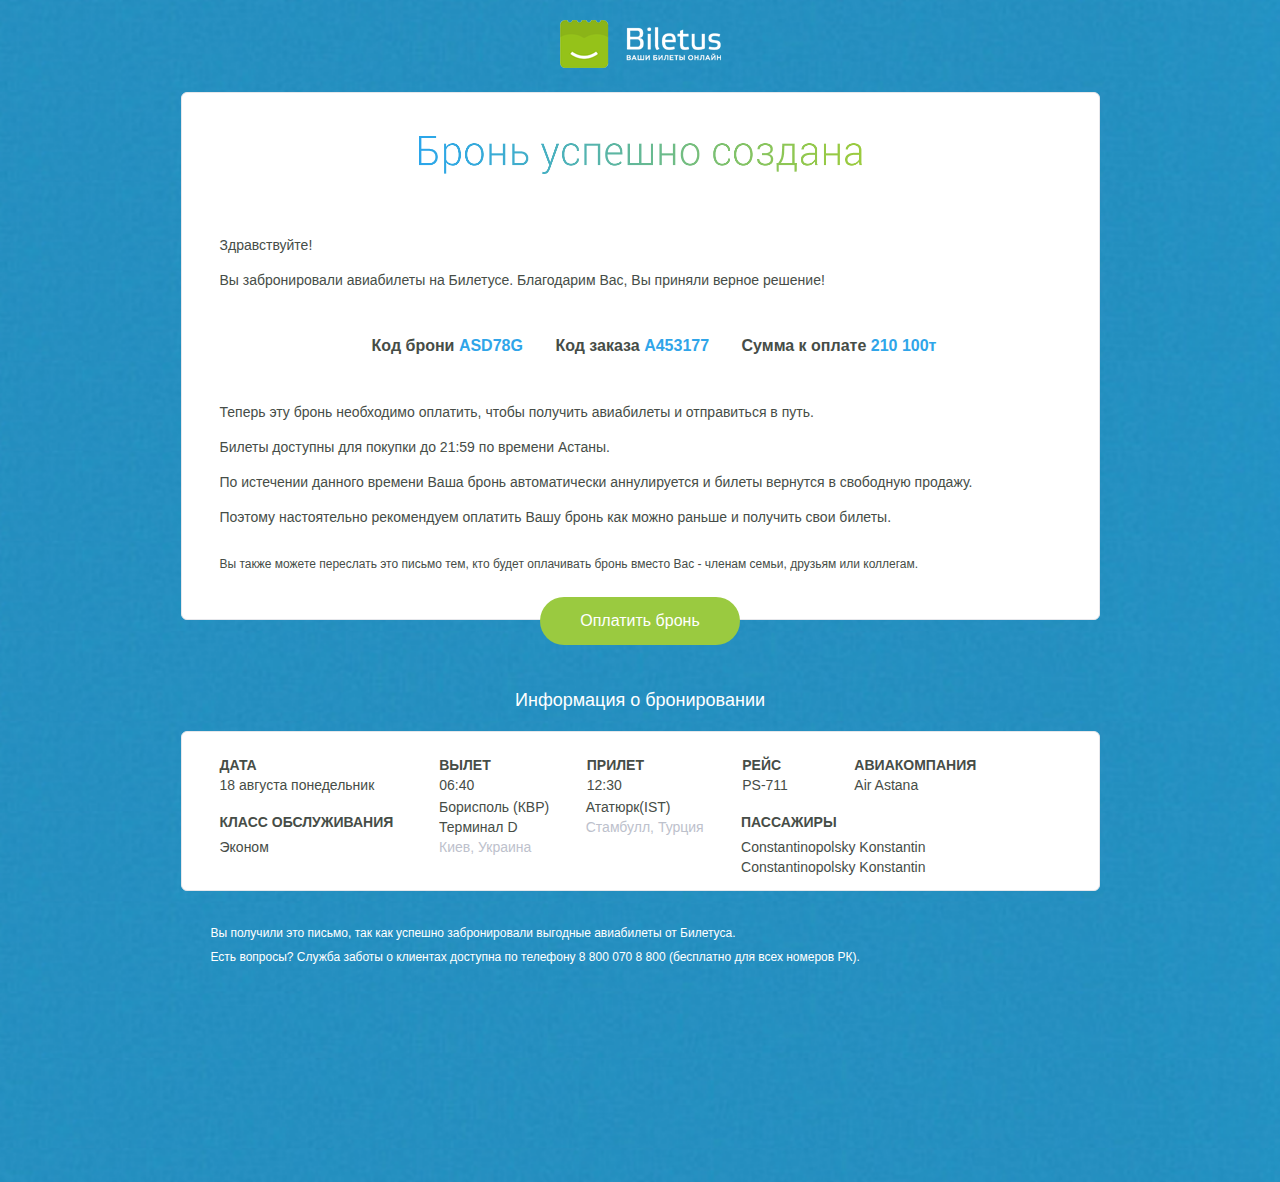
==== email/mail.html @ a9975451 "upd" ====
<!doctype html>
<!--[if lte IE 8]><html lang="ru-RU" class="lteie8"><![endif]-->
<!--[if gt IE 8]><!--><html lang="ru-RU"><!--<![endif]-->
<head>
	<meta charset="utf-8">
	<meta name="viewport" content="width=device-width, initial-scale=1">
	<title>e-mail</title>
</head>
<body style="margin: 0; font-family: Arial, Tahoma, sans-serif; background: url(./img/bg-out.png) no-repeat; color: #464d47; background-size: cover; font-size: 14px; padding: 0;">
	<table style="margin: 0 auto;" cellspacing="0" cellpadding="0">
		<tr>
			<td>
				<div style="width: 919px; margin: 20px auto 218px;">
					<table style="width: 100%; table-layout: fixed; border-collapse: collapse; border-spacing: 0;" cellspacing="0" cellpadding="0">
						<!-- header -->
						<thead>
							<tr>
								<td style="padding-bottom: 24px; font-size: 0; text-align: center;">
									<a href="#" style="display: inline-block;">
										<img src="./img/logo.png" alt="img">
									</a>
								</td>
							</tr>
						</thead>

						<!-- body -->
						<tbody>
							<tr>
								<td>
									<div style="padding: 40px 35px 12px; background: #fff; border: 1px solid #e6e7eb; border-radius: 6px;">
										<table style="width: 100%;">
											<tr>
												<td style="padding-bottom: 60px; font-size: 0; text-align: center;">
													<div style="display: inline-block; vertical-align: top;">
														<img src="./img/top-text.png" alt="img" width="443" height="38">
													</div>
												</td>
											</tr>
											<tr>
												<td style="padding-bottom: 16px;">
													<p style="margin: 0;">Здравствуйте!</p>
												</td>
											</tr>
											<tr>
												<td>
													<p style="margin: 0;">Вы забронировали авиабилеты на Билетусе. Благодарим Вас, Вы приняли верное решение!</p>
												</td>
											</tr>
											<tr>
												<td style="padding: 46px 0; font-size: 0; text-align: center; font-size: 16px; font-weight: 700;">
													<div style="margin-left: 28px; display: inline-block; vertical-align: top;">Код брони <span style="color: #2fa5e9;">ASD78G</span></div>
													<div style="margin-left: 28px; display: inline-block; vertical-align: top;">Код заказа <span style="color: #2fa5e9;">А453177</span></div>
													<div style="margin-left: 28px; display: inline-block; vertical-align: top;">Сумма к оплате <span style="color: #2fa5e9;">210 100т</span></div>
												</td>
											</tr>
											<tr>
												<td style="padding-bottom: 16px;">
													<p style="margin: 0;">Теперь эту бронь необходимо оплатить, чтобы получить авиабилеты и отправиться в путь.</p>
												</td>
											</tr>
											<tr>
												<td style="padding-bottom: 16px;">
													<p style="margin: 0;">Билеты доступны для покупки до 21:59 по времени Астаны. </p>
												</td>
											</tr>
											<tr>
												<td style="padding-bottom: 16px;">
													<p style="margin: 0;">По истечении данного времени Ваша бронь автоматически аннулируется и билеты вернутся в свободную продажу.</p>
												</td>
											</tr>
											<tr>
												<td style="padding-bottom: 16px;">
													<p style="margin: 0;">Поэтому настоятельно рекомендуем оплатить Вашу бронь как можно раньше и получить свои билеты.</p>
												</td>
											</tr>
											<tr>
												<td style="padding-top: 14px;">
													<p style="margin: 0; font-size: 12px;">Вы также можете переслать это письмо тем, кто будет оплачивать бронь вместо Вас -  членам семьи, друзьям или коллегам.</p>
												</td>
											</tr>
											<tr>
												<td style="font-size: 0; text-align: center; font-size: 0;">
													<a href="#" style="
														position: relative;
														margin-bottom: -22px;
														bottom: -22px;
														padding: 15px 40px;
														color: #fff;
														font-size: 16px;
														font-weight: 500;
														text-decoration: none;
														border-radius: 25px;
														background-color: #9aca40;
														display: inline-block;
													">Оплатить бронь</a>
												</td>
											</tr>
										</table>
									</div>
								</td>
							</tr>
							<tr>
								<tr>
									<td style="padding: 70px 0 20px; color: #fff; font-size: 18px; font-weight: 500; text-align: center;">
									Информация о бронировании
									</td>
								</tr>
								<td>
									<div style="padding: 22px 35px 12px; background: #fff; border: 1px solid #e6e7eb; border-radius: 6px;">
										<table >
											<tr style="text-transform: uppercase; font-weight: 700;">
												<td width="225">дата</td>
												<td width="150">вылет</td>
												<td width="158">прилет</td>
												<td width="113">рейс</td>
												<td width="212">Авиакомпания</td>
											</tr>
											<tr>
												<td width="225">18 августа понедельник</td>
												<td width="150">06:40</td>
												<td width="158">12:30</td>
												<td width="113">PS-711</td>
												<td width="212">Air Astana</td>
											</tr>
										</table>
										<table style="width: 100%;">
											<tr>
												<td width="225" rowspan="2" style="padding-top:10px; text-transform: uppercase; font-weight: 700;">Класс обслуживания</td>
												<td width="150">Борисполь (КВР)</td>
												<td width="158">Ататюрк(IST)</td>
												<td width="340" rowspan="2" style="padding-top:10px; text-transform: uppercase; font-weight: 700;">пассажиры</td>
											</tr>
											<tr>
												<td width="150">Терминал D</td>
												<td width="158" style="color: #bdc1cc;">Стамбулл, Турция</td>
											</tr>
											<tr>
												<td width="225">Эконом</td>
												<td width="150" style="color: #bdc1cc;">Киев, Украина</td>
												<td width="158"></td>
												<td width="340">Constantinopolsky Konstantin</td>
											</tr>
											<tr>
												<td width="225"></td>
												<td width="150"></td>
												<td width="158"></td>
												<td width="340">Constantinopolsky Konstantin</td>
											</tr>
										</table>
									</div>
								</td>
							</tr>
						</tbody>
						<!-- footer -->
						<tfoot style="color: #fff; font-size:12px">
							<tr>
								<td style="padding: 35px 0 0 30px;">Вы получили это письмо, так как успешно забронировали выгодные авиабилеты от Билетуса. </td>
							</tr>
							<tr>
								<td style="padding: 10px 0 0 30px;">Есть вопросы? Служба заботы о клиентах доступна по телефону 8 800 070 8 800 (бесплатно для всех номеров РК).</td>
							</tr>
						</tfoot>
					</table>
				</div>
			</td>
		</tr>
	</table>
</body>
</html>
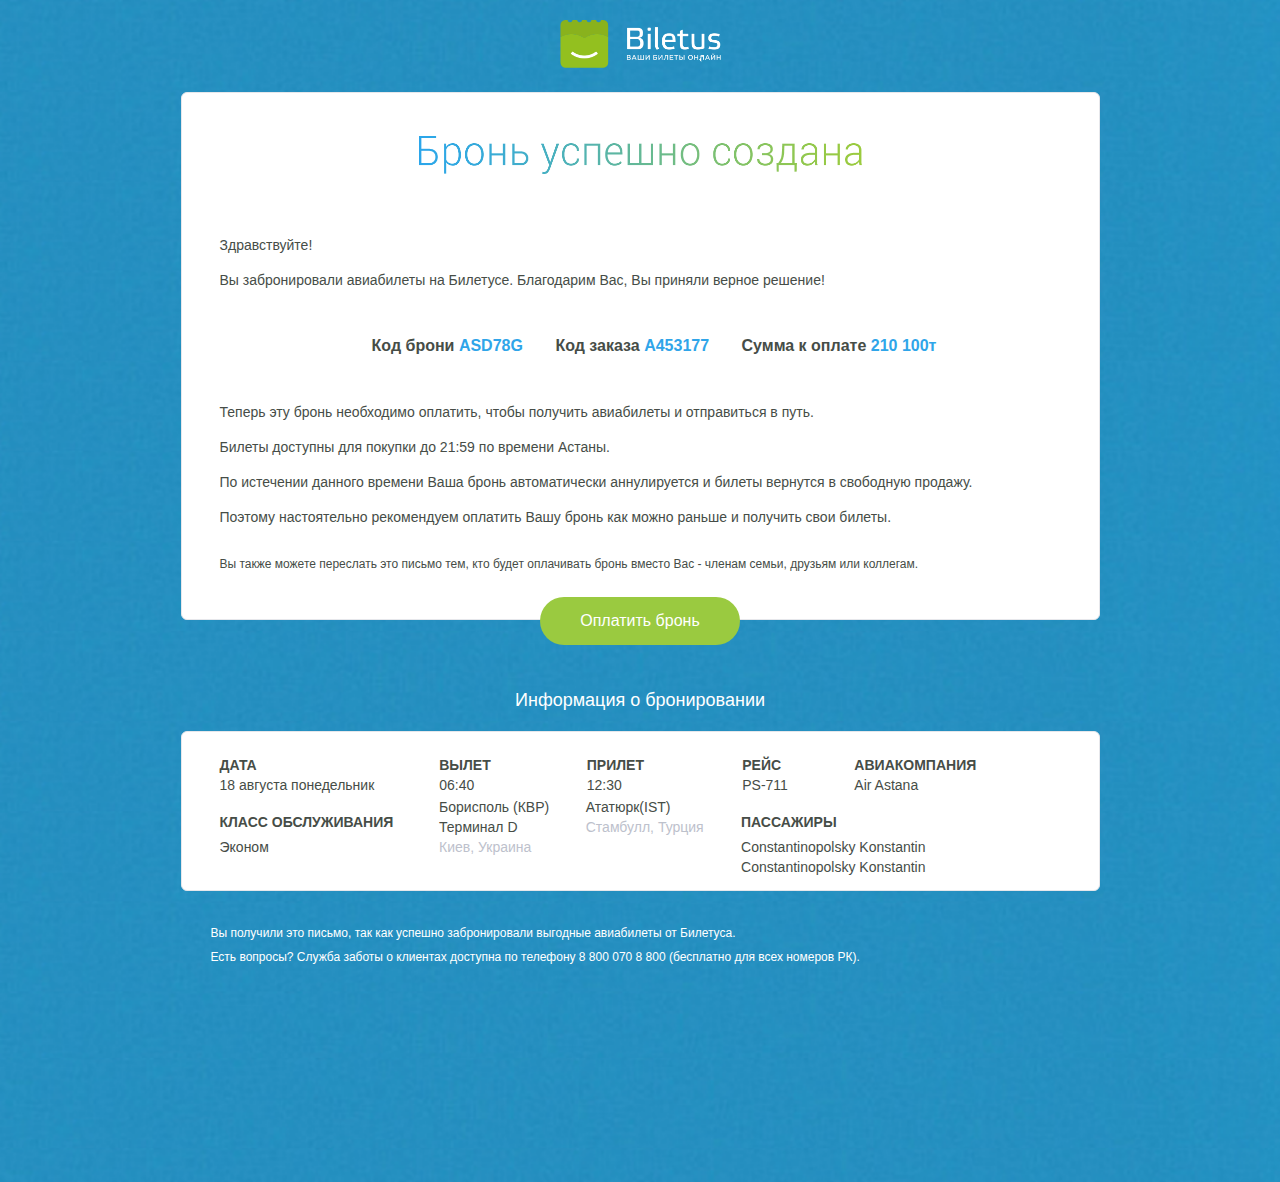
==== commit e44dbab4: "upd" ====
--- a/email/mail.html
+++ b/email/mail.html
@@ -17,7 +17,7 @@
 							<tr>
 								<td style="padding-bottom: 24px; font-size: 0; text-align: center;">
 									<a href="#" style="display: inline-block;">
-										<img src="./img/logo.png" alt="img">
+										<img src="./img/logo.png" alt="img" width="161" height="48">
 									</a>
 								</td>
 							</tr>
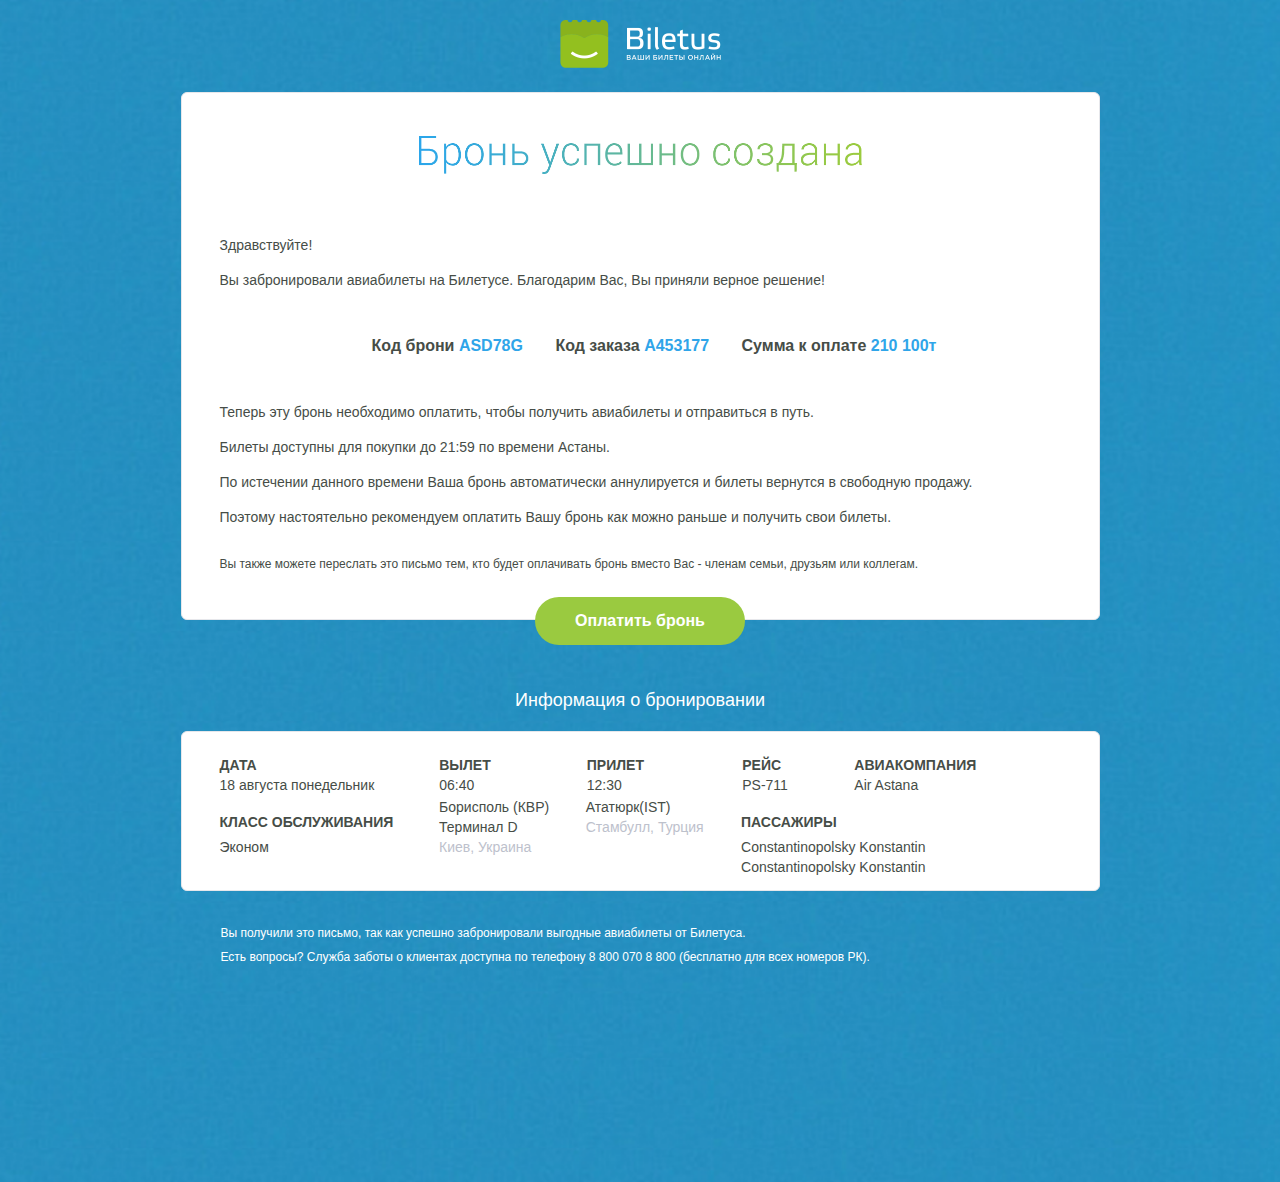
==== commit 985fde2d: "upd" ====
--- a/email/mail.html
+++ b/email/mail.html
@@ -87,7 +87,7 @@
 														padding: 15px 40px;
 														color: #fff;
 														font-size: 16px;
-														font-weight: 500;
+														font-weight: 700;
 														text-decoration: none;
 														border-radius: 25px;
 														background-color: #9aca40;
@@ -154,10 +154,10 @@
 						<!-- footer -->
 						<tfoot style="color: #fff; font-size:12px">
 							<tr>
-								<td style="padding: 35px 0 0 30px;">Вы получили это письмо, так как успешно забронировали выгодные авиабилеты от Билетуса. </td>
+								<td style="padding: 35px 0 0 40px;">Вы получили это письмо, так как успешно забронировали выгодные авиабилеты от Билетуса. </td>
 							</tr>
 							<tr>
-								<td style="padding: 10px 0 0 30px;">Есть вопросы? Служба заботы о клиентах доступна по телефону 8 800 070 8 800 (бесплатно для всех номеров РК).</td>
+								<td style="padding: 10px 0 0 40px;">Есть вопросы? Служба заботы о клиентах доступна по телефону 8 800 070 8 800 (бесплатно для всех номеров РК).</td>
 							</tr>
 						</tfoot>
 					</table>
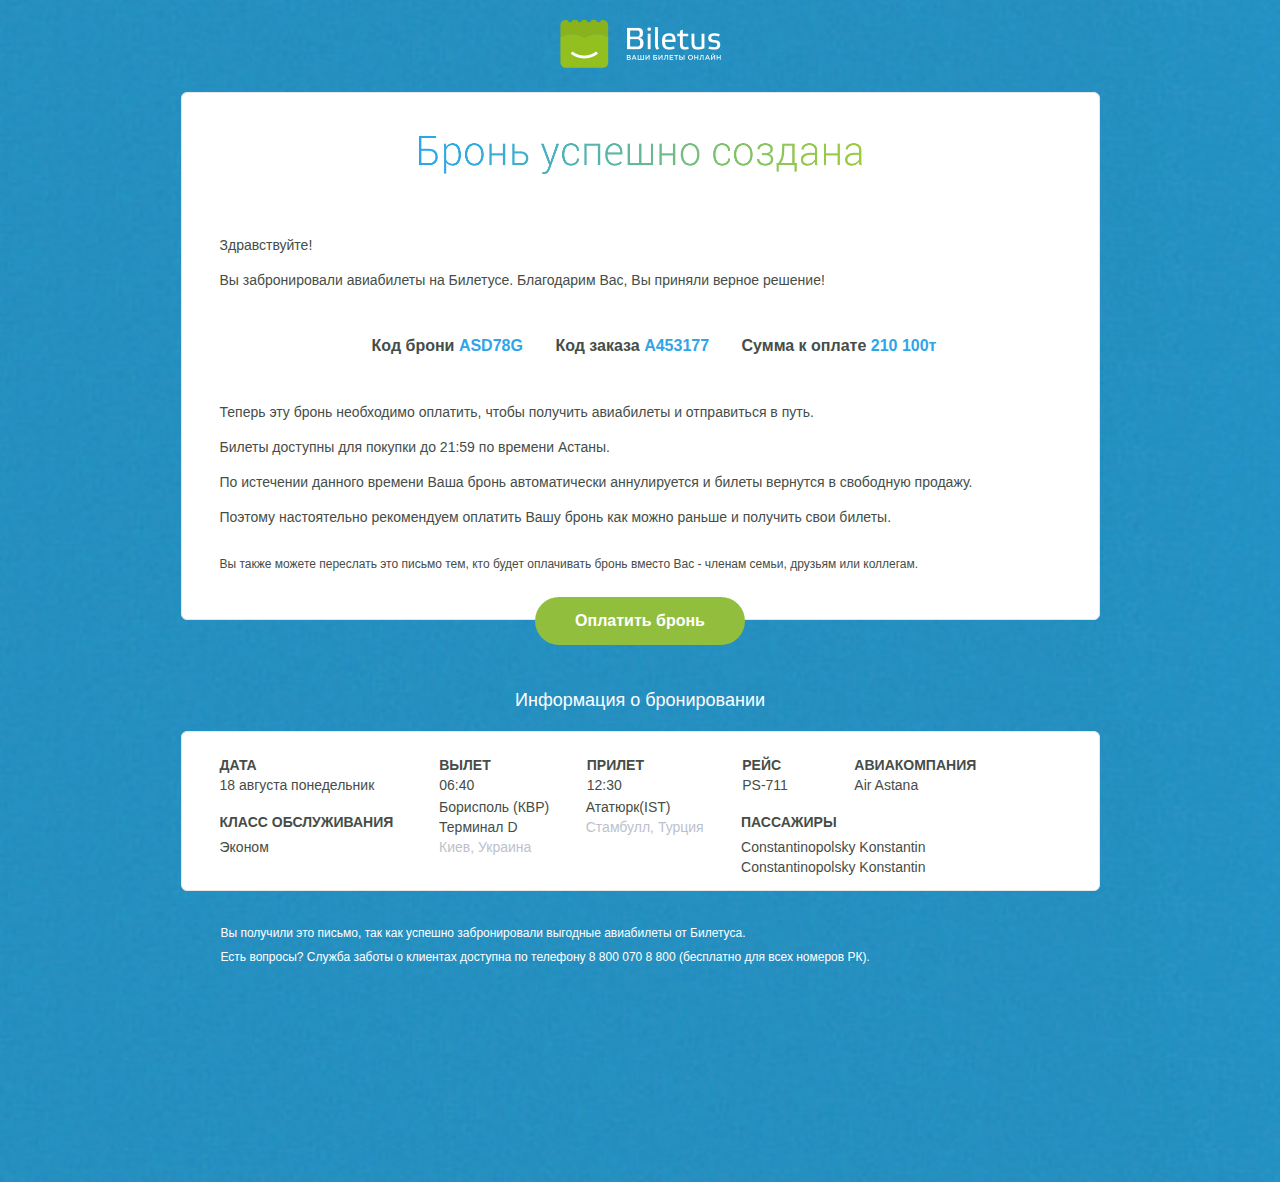
==== commit beee5f49: "upd" ====
--- a/email/mail.html
+++ b/email/mail.html
@@ -5,6 +5,11 @@
 	<meta charset="utf-8">
 	<meta name="viewport" content="width=device-width, initial-scale=1">
 	<title>e-mail</title>
+	<style type="text/css">
+		.btn:hover {
+			background: #9aca40 !important;
+		}
+	</style>
 </head>
 <body style="margin: 0; font-family: Arial, Tahoma, sans-serif; background: url(./img/bg-out.png) no-repeat; color: #464d47; background-size: cover; font-size: 14px; padding: 0;">
 	<table style="margin: 0 auto;" cellspacing="0" cellpadding="0">
@@ -80,7 +85,7 @@
 											</tr>
 											<tr>
 												<td style="font-size: 0; text-align: center; font-size: 0;">
-													<a href="#" style="
+													<a href="#" class="btn" style="
 														position: relative;
 														margin-bottom: -22px;
 														bottom: -22px;
@@ -90,7 +95,7 @@
 														font-weight: 700;
 														text-decoration: none;
 														border-radius: 25px;
-														background-color: #9aca40;
+														background-color: #92be3e;
 														display: inline-block;
 													">Оплатить бронь</a>
 												</td>
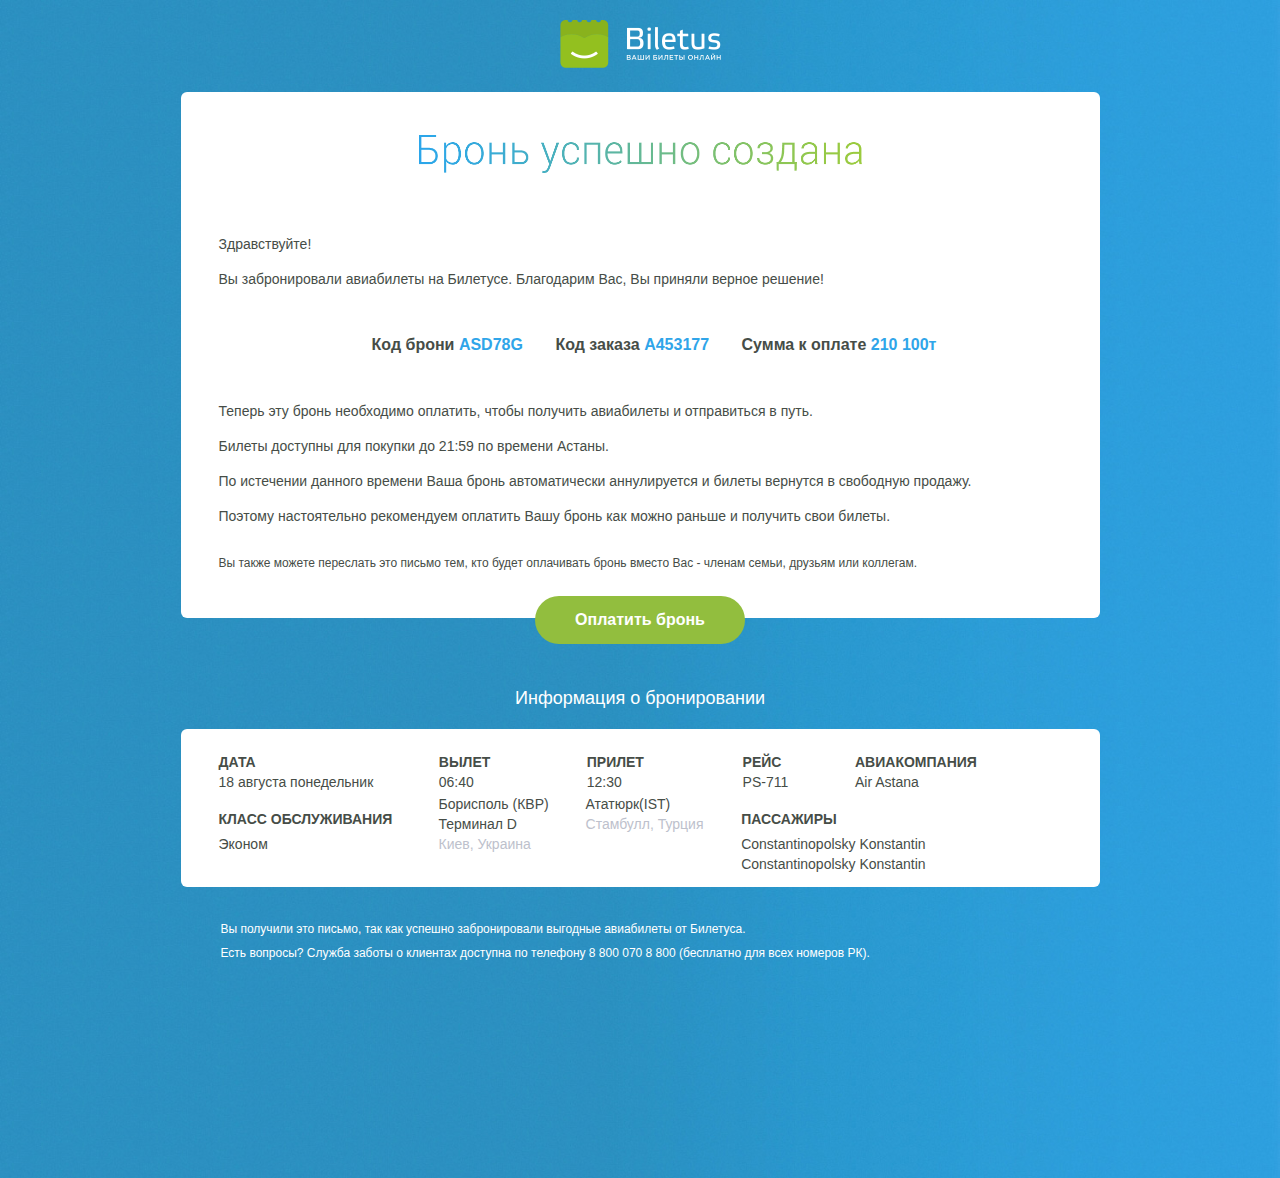
==== commit 635dc6d0: "upd" ====
--- a/email/mail.html
+++ b/email/mail.html
@@ -6,12 +6,17 @@
 	<meta name="viewport" content="width=device-width, initial-scale=1">
 	<title>e-mail</title>
 	<style type="text/css">
+		.btn {
+			position: relative;
+			margin-bottom: -22px;
+			bottom: -22px;
+		}
 		.btn:hover {
 			background: #9aca40 !important;
 		}
 	</style>
 </head>
-<body style="margin: 0; font-family: Arial, Tahoma, sans-serif; background: url(./img/bg-out.png) no-repeat; color: #464d47; background-size: cover; font-size: 14px; padding: 0;">
+<body style="margin: 0; font-family: Arial, Tahoma, sans-serif; background: url(./img/bg-line-revert.jpg) repeat-y; color: #464d47; background-position: 0 0; background-size: 100% auto; font-size: 14px; padding: 0;">
 	<table style="margin: 0 auto;" cellspacing="0" cellpadding="0">
 		<tr>
 			<td>
@@ -32,7 +37,7 @@
 						<tbody>
 							<tr>
 								<td>
-									<div style="padding: 40px 35px 12px; background: #fff; border: 1px solid #e6e7eb; border-radius: 6px;">
+									<div style="padding: 40px 35px 12px; background: #fff; border-radius: 6px;">
 										<table style="width: 100%;">
 											<tr>
 												<td style="padding-bottom: 60px; font-size: 0; text-align: center;">
@@ -86,9 +91,9 @@
 											<tr>
 												<td style="font-size: 0; text-align: center; font-size: 0;">
 													<a href="#" class="btn" style="
-														position: relative;
-														margin-bottom: -22px;
-														bottom: -22px;
+														position: relative !important;
+														margin-bottom: -22px !important;
+														bottom: -22px !important;
 														padding: 15px 40px;
 														color: #fff;
 														font-size: 16px;
@@ -111,7 +116,7 @@
 									</td>
 								</tr>
 								<td>
-									<div style="padding: 22px 35px 12px; background: #fff; border: 1px solid #e6e7eb; border-radius: 6px;">
+									<div style="padding: 22px 35px 12px; background: #fff; border-radius: 6px;">
 										<table >
 											<tr style="text-transform: uppercase; font-weight: 700;">
 												<td width="225">дата</td>
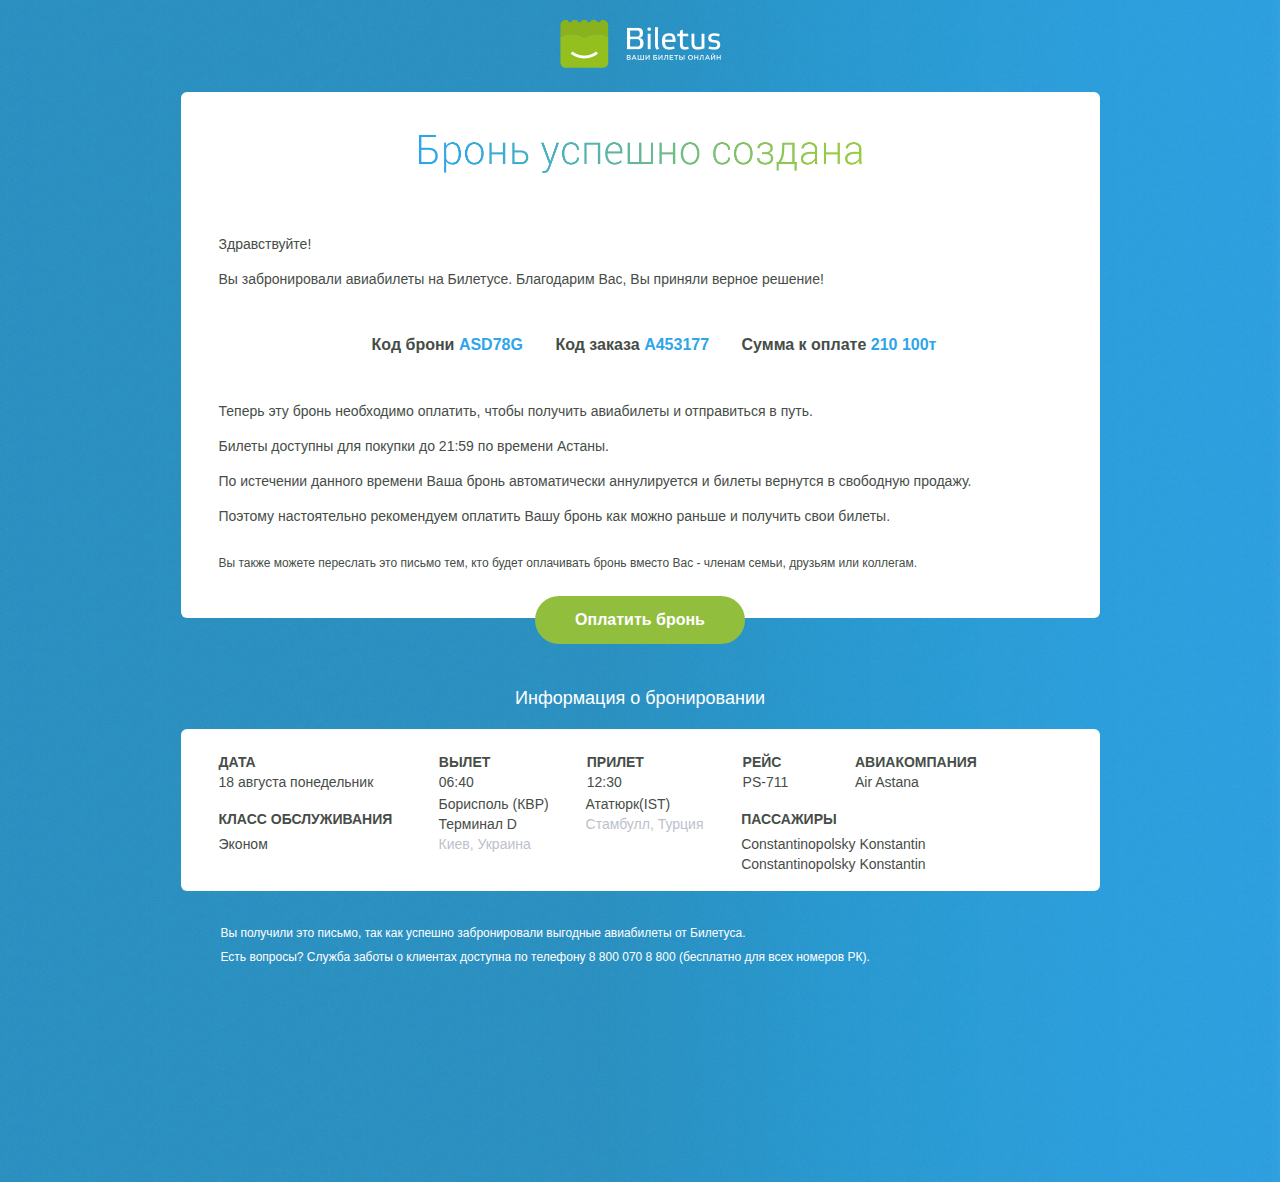
==== commit 562d335d: "upd" ====
--- a/email/mail.html
+++ b/email/mail.html
@@ -116,7 +116,7 @@
 									</td>
 								</tr>
 								<td>
-									<div style="padding: 22px 35px 12px; background: #fff; border-radius: 6px;">
+									<div style="padding: 22px 35px 16px; background: #fff; border-radius: 6px;">
 										<table >
 											<tr style="text-transform: uppercase; font-weight: 700;">
 												<td width="225">дата</td>
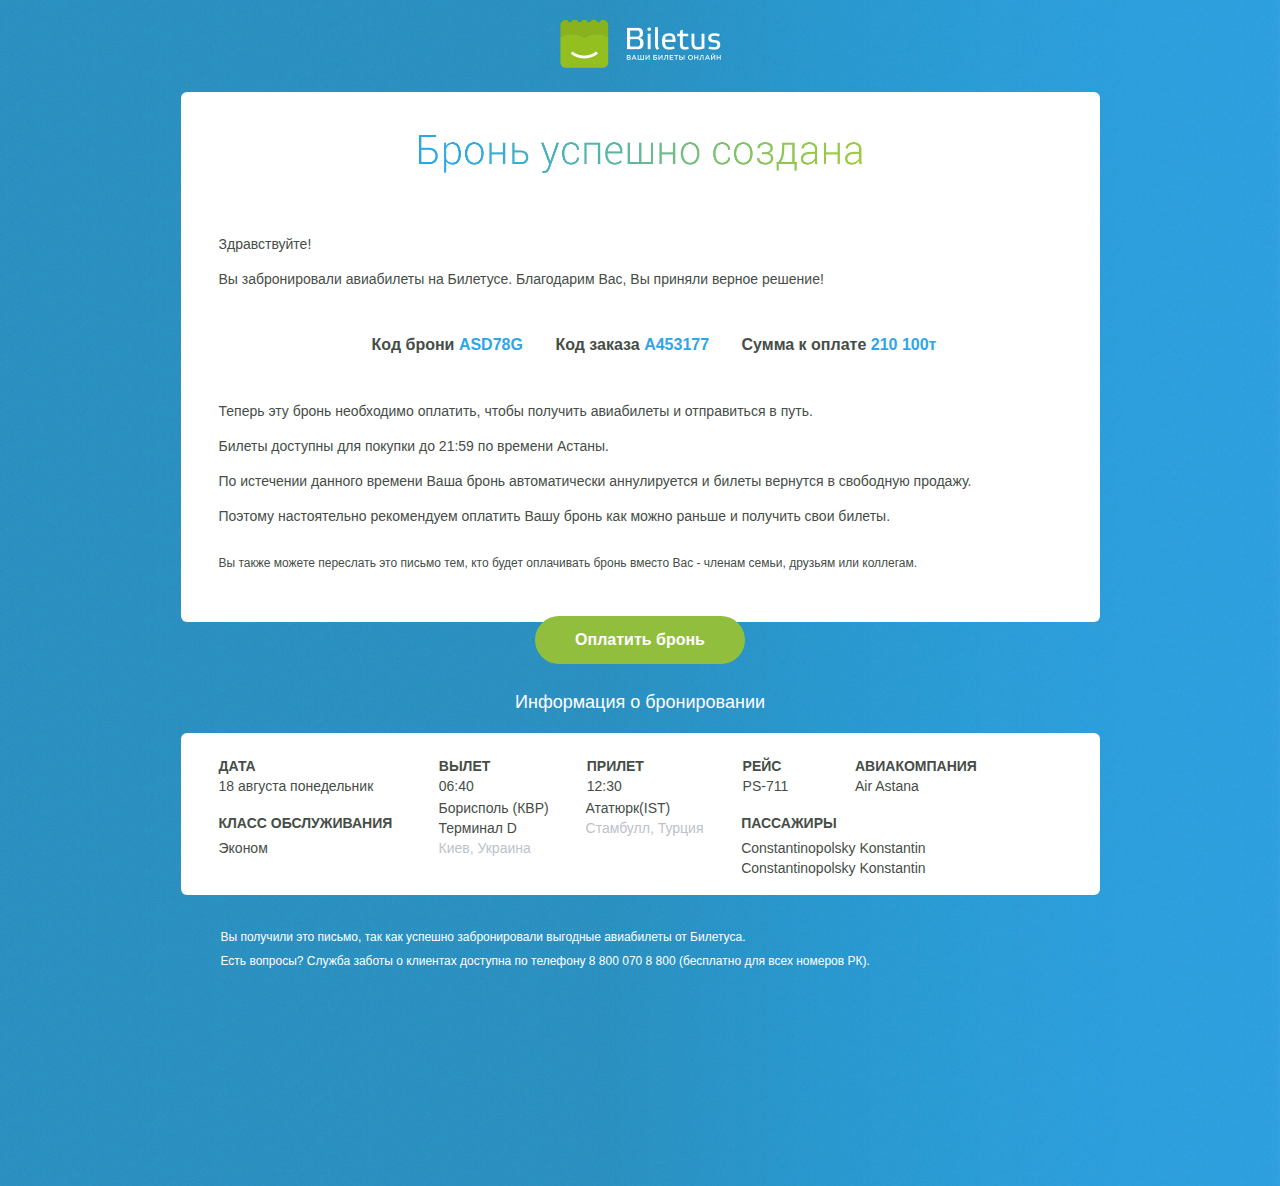
==== commit 968fa272: "upd" ====
--- a/email/mail.html
+++ b/email/mail.html
@@ -16,12 +16,12 @@
 		}
 	</style>
 </head>
-<body style="margin: 0; font-family: Arial, Tahoma, sans-serif; background: url(./img/bg-line-revert.jpg) repeat-y; color: #464d47; background-position: 0 0; background-size: 100% auto; font-size: 14px; padding: 0;">
+<body style="margin: 0; font-family: Arial, Tahoma, sans-serif; background: url(./img/bg-line-revert.jpg) repeat-y; color: #464d47; background-position: 0 0; background-size: 100% auto; font-size: 14px; padding: 0 10px;">
 	<table style="margin: 0 auto;" cellspacing="0" cellpadding="0">
 		<tr>
 			<td>
-				<div style="width: 919px; margin: 20px auto 218px;">
-					<table style="width: 100%; table-layout: fixed; border-collapse: collapse; border-spacing: 0;" cellspacing="0" cellpadding="0">
+				<div style="max-width: 919px; min-width: 510px; margin: 20px auto 218px;">
+					<table style="width: 100%; table-layout: fixed; border-collapse: collapse; border-spacing: 0; mso-cellspacing:0px; mso-padding-alt: 0px 0px 0px 0px;" cellspacing="0" cellpadding="0">
 						<!-- header -->
 						<thead>
 							<tr>
@@ -90,20 +90,10 @@
 											</tr>
 											<tr>
 												<td style="font-size: 0; text-align: center; font-size: 0;">
-													<a href="#" class="btn" style="
-														position: relative !important;
-														margin-bottom: -22px !important;
-														bottom: -22px !important;
-														padding: 15px 40px;
-														color: #fff;
-														font-size: 16px;
-														font-weight: 700;
-														text-decoration: none;
-														border-radius: 25px;
-														background-color: #92be3e;
-														display: inline-block;
-													">Оплатить бронь</a>
-												</td>
+													<div style="margin-top: 20px;  max-height: 13px;">
+                                                        <a href="#" class="btn" style="padding: 15px 40px; color: #fff; font-size: 16px; font-weight: 700; text-decoration: none; border-radius: 25px; background-color: #92be3e; display: inline-block;">Оплатить бронь</a>
+                                                    </div>
+                                                </td>
 											</tr>
 										</table>
 									</div>
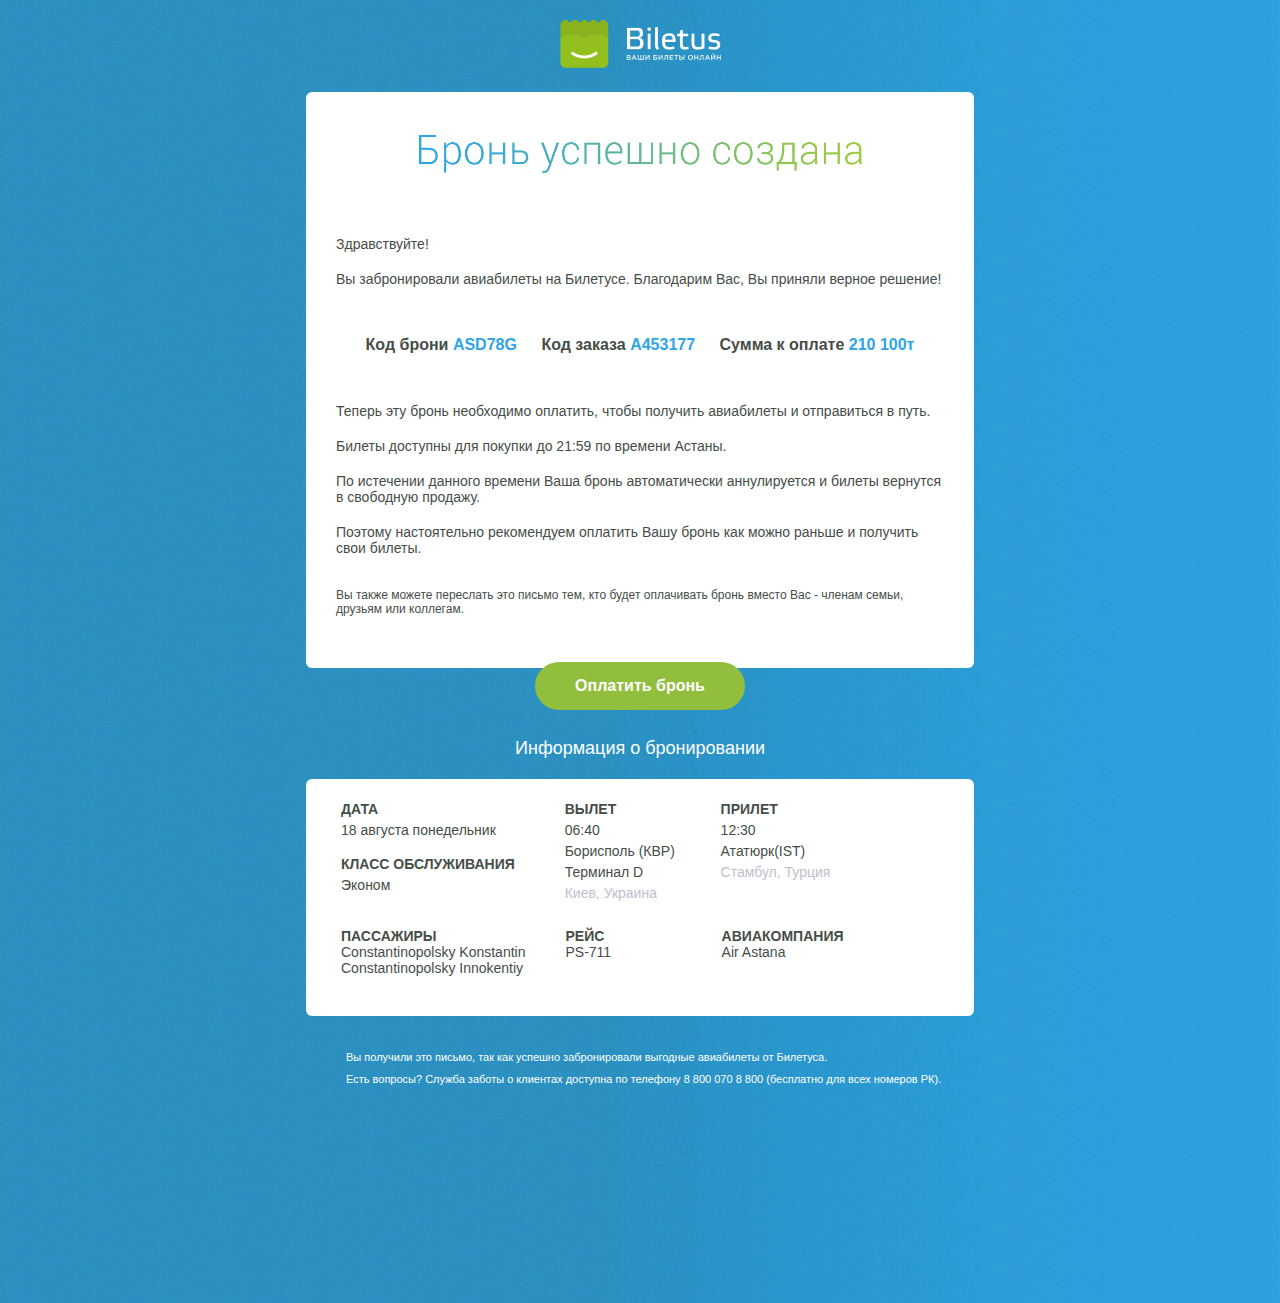
==== commit 67ac8819: "upd" ====
--- a/email/mail.html
+++ b/email/mail.html
@@ -20,7 +20,7 @@
 	<table style="margin: 0 auto;" cellspacing="0" cellpadding="0">
 		<tr>
 			<td>
-				<div style="max-width: 919px; min-width: 510px; margin: 20px auto 218px;">
+				<div style="width: 668px; margin: 20px auto 218px;">
 					<table style="width: 100%; table-layout: fixed; border-collapse: collapse; border-spacing: 0; mso-cellspacing:0px; mso-padding-alt: 0px 0px 0px 0px;" cellspacing="0" cellpadding="0">
 						<!-- header -->
 						<thead>
@@ -37,7 +37,7 @@
 						<tbody>
 							<tr>
 								<td>
-									<div style="padding: 40px 35px 12px; background: #fff; border-radius: 6px;">
+									<div style="padding: 40px 27px 12px; background: #fff; border-radius: 6px;">
 										<table style="width: 100%;">
 											<tr>
 												<td style="padding-bottom: 60px; font-size: 0; text-align: center;">
@@ -58,9 +58,9 @@
 											</tr>
 											<tr>
 												<td style="padding: 46px 0; font-size: 0; text-align: center; font-size: 16px; font-weight: 700;">
-													<div style="margin-left: 28px; display: inline-block; vertical-align: top;">Код брони <span style="color: #2fa5e9;">ASD78G</span></div>
-													<div style="margin-left: 28px; display: inline-block; vertical-align: top;">Код заказа <span style="color: #2fa5e9;">А453177</span></div>
-													<div style="margin-left: 28px; display: inline-block; vertical-align: top;">Сумма к оплате <span style="color: #2fa5e9;">210 100т</span></div>
+													<div style="display: inline-block; vertical-align: top;">Код брони <span style="color: #2fa5e9;">ASD78G</span></div>
+													<div style="margin-left: 20px; display: inline-block; vertical-align: top;">Код заказа <span style="color: #2fa5e9;">А453177</span></div>
+													<div style="margin-left: 20px; display: inline-block; vertical-align: top;">Сумма к оплате <span style="color: #2fa5e9;">210 100т</span></div>
 												</td>
 											</tr>
 											<tr>
@@ -106,45 +106,47 @@
 									</td>
 								</tr>
 								<td>
-									<div style="padding: 22px 35px 16px; background: #fff; border-radius: 6px;">
-										<table >
+									<div style="padding: 22px 35px 40px; background: #fff; border-radius: 6px;">
+										<table  cellspacing="0" cellpadding="0">
 											<tr style="text-transform: uppercase; font-weight: 700;">
-												<td width="225">дата</td>
-												<td width="150">вылет</td>
-												<td width="158">прилет</td>
-												<td width="113">рейс</td>
-												<td width="212">Авиакомпания</td>
+												<td width="244" style="vertical-align: top;">дата</td>
+												<td width="173" style="vertical-align: top;">вылет</td>
+												<td width="245" style="vertical-align: top;">прилет</td>
 											</tr>
 											<tr>
-												<td width="225">18 августа понедельник</td>
-												<td width="150">06:40</td>
-												<td width="158">12:30</td>
-												<td width="113">PS-711</td>
-												<td width="212">Air Astana</td>
+												<td width="244" style="vertical-align: top; padding-top: 5px;">18 августа понедельник</td>
+												<td width="173" rowspan="2" style="vertical-align: top;">
+													<div style="padding-top:5px;">06:40</div>
+													<div style="padding-top:5px;">Борисполь (КВР)</div>
+													<div style="padding-top:5px;">Терминал D</div>
+													<div style="color: #bdc1cc; padding-top:5px;">Киев, Украина</div>
+												</td>
+												<td width="245" rowspan="2" style="vertical-align: top;">
+													<div style="padding-top:5px;">12:30</div>
+													<div style="padding-top:5px;">Ататюрк(IST)</div>
+													<div style="color: #bdc1cc; padding-top:5px;">Стамбул, Турция</div>
+												</td>
+											</tr>
+											<tr>
+												<td style="vertical-align: top;">
+													<div style="padding-top:15px; text-transform: uppercase; font-weight: 700; vertical-align: top;">Класс обслуживания</div>
+													<div style="padding-top:5px;">Эконом</div>
+												</td>
 											</tr>
 										</table>
-										<table style="width: 100%;">
+										<table style="width: 100%; padding-top:17px;" cellspacing="0" cellpadding="0">
 											<tr>
-												<td width="225" rowspan="2" style="padding-top:10px; text-transform: uppercase; font-weight: 700;">Класс обслуживания</td>
-												<td width="150">Борисполь (КВР)</td>
-												<td width="158">Ататюрк(IST)</td>
-												<td width="340" rowspan="2" style="padding-top:10px; text-transform: uppercase; font-weight: 700;">пассажиры</td>
+												<td width="246" style="padding-top:10px; text-transform: uppercase; font-weight: 700; vertical-align: top;">пассажиры</td>
+												<td width="179" style="padding-top:10px; text-transform: uppercase; font-weight: 700; vertical-align: top;">рейс</td>
+												<td width="236" style="padding-top:10px; text-transform: uppercase; font-weight: 700; vertical-align: top;">Авиакомпания</td>
 											</tr>
 											<tr>
-												<td width="150">Терминал D</td>
-												<td width="158" style="color: #bdc1cc;">Стамбулл, Турция</td>
-											</tr>
-											<tr>
-												<td width="225">Эконом</td>
-												<td width="150" style="color: #bdc1cc;">Киев, Украина</td>
-												<td width="158"></td>
-												<td width="340">Constantinopolsky Konstantin</td>
-											</tr>
-											<tr>
-												<td width="225"></td>
-												<td width="150"></td>
-												<td width="158"></td>
-												<td width="340">Constantinopolsky Konstantin</td>
+												<td width="246" style="vertical-align: top;">
+													<div>Constantinopolsky Konstantin</div>
+													<div>Constantinopolsky Innokentiy</div>
+												</td>
+												<td width="179" style="vertical-align: top;">PS-711</td>
+												<td width="236" style="vertical-align: top;">Air Astana</td>
 											</tr>
 										</table>
 									</div>
@@ -152,7 +154,7 @@
 							</tr>
 						</tbody>
 						<!-- footer -->
-						<tfoot style="color: #fff; font-size:12px">
+						<tfoot style="color: #fff; font-size:11px">
 							<tr>
 								<td style="padding: 35px 0 0 40px;">Вы получили это письмо, так как успешно забронировали выгодные авиабилеты от Билетуса. </td>
 							</tr>
